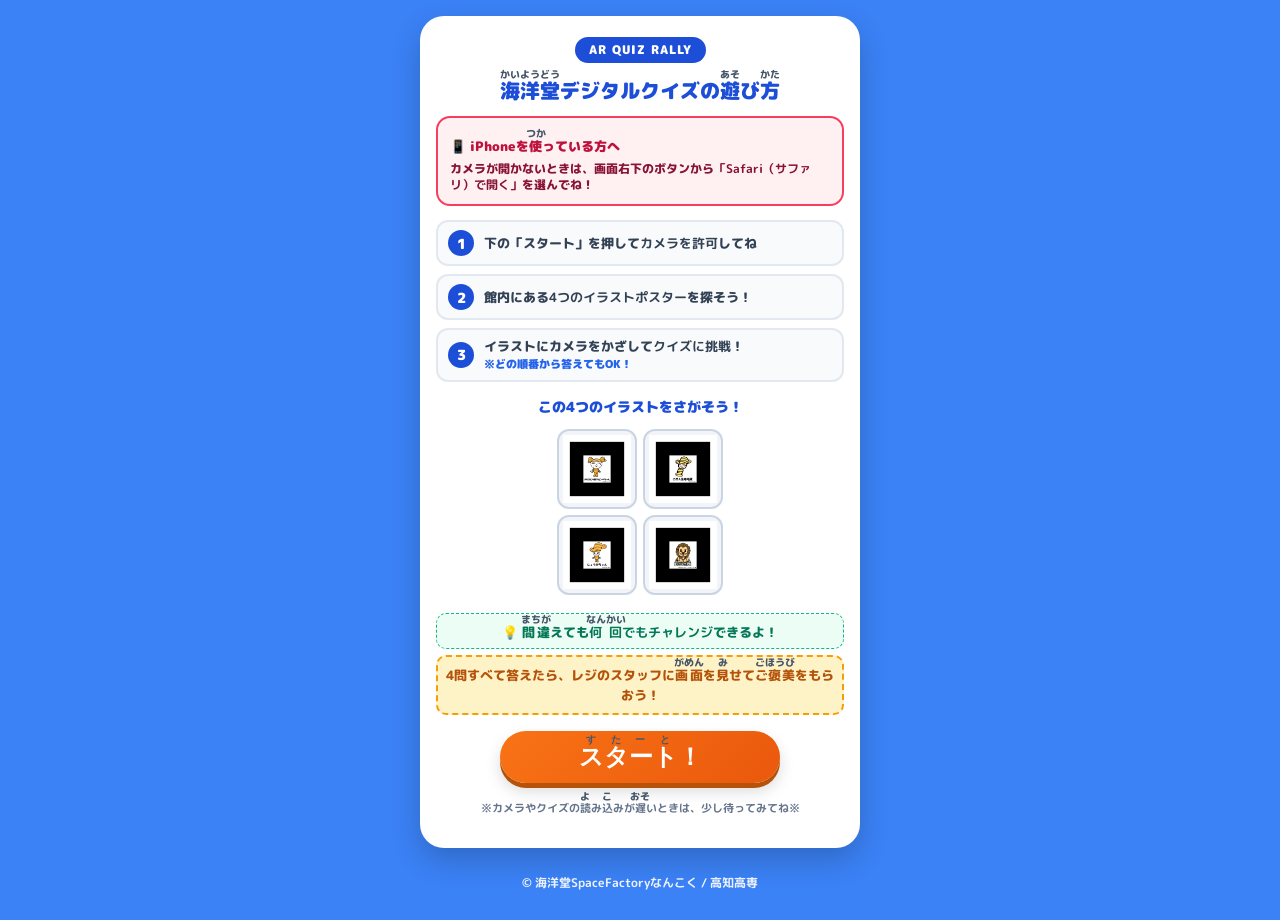
==== index.html @ 08a57f36 "Add files via upload" ====
<!DOCTYPE html>
<html lang="ja">
<head> 
    <meta charset="utf-8">
    <title>海洋堂デジタルクイズの説明だよ</title>
    <meta name="description" content="海洋堂デジタルクイズラリーの説明とスタート画面">
    <meta name="viewport" content="width=device-width, initial-scale=1.0, user-scalable=no">
    <link rel="stylesheet" href="style.css">
    <!-- 角丸の読みやすいフォント読み込み -->
    <link rel="preconnect" href="https://fonts.googleapis.com">
    <link rel="preconnect" href="https://fonts.gstatic.com" crossorigin>
    <link href="https://fonts.googleapis.com/css2?family=M+PLUS+Rounded+1c:wght@700;800;900&display=swap" rel="stylesheet">
</head>
<body>
    <div id="All">
        <main class="quiz-card">
            
            <!-- 1. ヘッダータイトル -->
            <header class="quiz-header">
                <div class="badge">AR QUIZ RALLY</div>
                <h1><ruby>海洋堂<rt>かいようどう</rt></ruby>デジタルクイズの<ruby>遊<rt>あそ</rt></ruby>び<ruby>方<rt>かた</rt></ruby></h1>
            </header>

            <!-- 2. iPhone注意喚起バナー（Safari必須） -->
            <div class="safari-notice">
                <div class="notice-title">📱 iPhoneを<ruby>使<rt>つか</rt></ruby>っている方へ</div>
                <p>カメラが開かないときは、画面右下のボタンから<strong>「Safari（サファリ）で開く」</strong>を選んでね！</p>
            </div>

            <!-- 3. かんたん4ステップ説明 -->
            <div class="manual-steps">
                <div class="step-item">
                    <span class="step-num">1</span>
                    <p>下の「スタート」を押して<strong>カメラを許可</strong>してね</p>
                </div>
                <div class="step-item">
                    <span class="step-num">2</span>
                    <p>館内にある<strong>4つのイラストポスター</strong>を探そう！</p>
                </div>
                <div class="step-item">
                    <span class="step-num">3</span>
                    <p>イラストにカメラをかざして<strong>クイズに挑戦</strong>！<br><span class="sub-hint">※どの順番から答えてもOK！</span></p>
                </div>
            </div>

            <!-- 4. 探すマーカー画像一覧 -->
            <div class="marker-section">
                <div class="section-title">この4つのイラストをさがそう！</div>
                <div class="marker-container">
                    <table class="marker-table">
                        <tr>
                            <td><img src="images/marker/pattern-senbeityan.png" alt="マーカー1"></td>
                            <td><img src="images/marker/pattern-syougajizou.png" alt="マーカー2"></td>
                        </tr>
                        <tr>
                            <td><img src="images/marker/pattern-syougatyan.png" alt="マーカー3"></td>
                            <td><img src="images/marker/pattern-yanaseraion.png" alt="マーカー4"></td>
                        </tr>
                    </table>
                </div>
            </div>

            <!-- 5. チャレンジ＆ご褒美の説明 -->
            <div class="instruction-box">
                <p class="retry-p">💡 <ruby>間違<rt>まちが</rt></ruby>えても<strong><ruby>何回<rt>なんかい</rt></ruby>でもチャレンジ</strong>できるよ！</p>
                <p class="reward-p">4問すべて答えたら、レジのスタッフに<ruby>画面<rt>がめん</rt></ruby>を<ruby>見<rt>み</rt></ruby>せて<ruby>ご褒美<rt>ごほうび</rt></ruby>をもらおう！</p>
            </div>

            <!-- 6. スタートボタン -->
            <div class="button-container">
                <button type="button" class="start-btn" onclick="location.href='newquiz.html'">
                    <ruby>スタート<rt>すたーと</rt></ruby>！
                </button>
            </div>

            <!-- 7. 注意書き -->
            <p class="notice-p">※カメラやクイズの<ruby>読<rt>よ</rt></ruby>み<ruby>込<rt>こ</rt></ruby>みが<ruby>遅<rt>おそ</rt></ruby>いときは、少し待ってみてね※</p>
        </main>

        <footer>
            <p>© 海洋堂SpaceFactoryなんこく / 高知高専</p>
        </footer>
    </div>
</body>
</html>
---- style.css ----
@charset "UTF-8";

:root {
    --ksfn-blue: #3b82f6;        /* クリア画面と同じ爽やかな青 */
    --ksfn-dark-blue: #1d4ed8;  /* メインの濃い青 */
    --accent-red: #e11d48;      /* アクセントの赤 */
    --accent-orange: #f97316;   /* スタートボタンの目立つオレンジ */
    --text-color: #1e293b;
}

* {
    box-sizing: border-box;
}

body {
    margin: 0;
    padding: 0;
    font-family: 'M PLUS Rounded 1c', "ヒラギノ角ゴ ProN", "Meiryo", sans-serif;
    background-color: var(--ksfn-blue);
    color: var(--text-color);
    line-height: 1.5;
}

#All {
    min-height: 100vh;
    padding: 16px 12px;
    display: flex;
    flex-direction: column;
    align-items: center;
    justify-content: center;
}

/* メイン説明カード */
.quiz-card {
    background: #ffffff;
    width: 100%;
    max-width: 440px;
    border-radius: 24px;
    padding: 20px 16px;
    box-shadow: 0 12px 30px rgba(0, 0, 0, 0.2);
    text-align: center;
}

/* ヘッダー */
.quiz-header {
    margin-bottom: 12px;
}

.badge {
    display: inline-block;
    background: var(--ksfn-dark-blue);
    color: #ffffff;
    font-weight: 900;
    font-size: 12px;
    padding: 4px 14px;
    border-radius: 20px;
    letter-spacing: 1px;
    margin-bottom: 6px;
}

h1 {
    font-size: 20px;
    font-weight: 900;
    margin: 0;
    color: var(--ksfn-dark-blue);
    line-height: 1.4;
}

/* iPhone Safari注意喚起バナー */
.safari-notice {
    background-color: #fff1f2;
    border: 2px solid #f43f5e;
    border-radius: 14px;
    padding: 10px 12px;
    margin-bottom: 14px;
    text-align: left;
}

.safari-notice .notice-title {
    font-size: 13px;
    font-weight: 900;
    color: #be123c;
    margin-bottom: 4px;
}

.safari-notice p {
    font-size: 12px;
    font-weight: 800;
    color: #881337;
    margin: 0;
    line-height: 1.4;
}

/* 遊び方ステップ解説 */
.manual-steps {
    display: flex;
    flex-direction: column;
    gap: 8px;
    margin-bottom: 14px;
}

.step-item {
    display: flex;
    align-items: center;
    background-color: #f8fafc;
    border: 2px solid #e2e8f0;
    border-radius: 12px;
    padding: 8px 10px;
    text-align: left;
}

.step-num {
    background-color: var(--ksfn-dark-blue);
    color: #ffffff;
    font-weight: 900;
    font-size: 14px;
    width: 26px;
    height: 26px;
    border-radius: 50%;
    display: flex;
    align-items: center;
    justify-content: center;
    flex-shrink: 0;
    margin-right: 10px;
}

.step-item p {
    font-size: 13px;
    font-weight: 800;
    margin: 0;
    color: #334155;
    line-height: 1.3;
}

.sub-hint {
    font-size: 11px;
    color: #2563eb;
    font-weight: 900;
}

/* マーカー画像グリッド */
.marker-section {
    margin: 12px 0;
}

.section-title {
    font-size: 14px;
    font-weight: 900;
    color: var(--ksfn-dark-blue);
    margin-bottom: 6px;
}

.marker-container {
    display: flex;
    justify-content: center;
}

.marker-table {
    margin: 0 auto;
    border-collapse: separate;
    border-spacing: 6px;
}

.marker-table td {
    background: #f1f5f9;
    border: 2px solid #cbd5e1;
    border-radius: 12px;
    padding: 4px;
    width: 80px;
    height: 80px;
    vertical-align: middle;
}

.marker-table img {
    max-width: 100%;
    max-height: 100%;
    height: auto;
    display: block;
    margin: 0 auto;
}

/* 説明テキスト・ご褒美・再チャレンジ */
.instruction-box p {
    font-size: 13px;
    font-weight: 800;
    margin: 6px 0;
}

.instruction-box p.retry-p {
    color: #047857;
    background-color: #ecfdf5;
    padding: 6px;
    border-radius: 10px;
    border: 1px dashed #10b981;
}

.instruction-box p.reward-p {
    color: #b45309;
    background-color: #fef3c7;
    padding: 8px;
    border-radius: 10px;
    border: 2px dashed #f59e0b;
}

/* ルビ設定 */
ruby { ruby-position: over; }
rt { font-size: 10px; font-weight: 800; color: #475569; }

/* スタートボタン */
.button-container {
    margin: 16px 0 8px 0;
}

.start-btn {
    background: linear-gradient(135deg, #f97316, #ea580c);
    color: #ffffff;
    font-size: 24px;
    font-weight: 900;
    padding: 10px 36px;
    border: none;
    border-radius: 50px;
    box-shadow: 0 5px 0px #b45309, 0 8px 16px rgba(0, 0, 0, 0.15);
    cursor: pointer;
    transition: all 0.1s ease;
    width: 85%;
    max-width: 280px;
}

.start-btn:active {
    transform: translateY(3px);
    box-shadow: 0 2px 0px #b45309, 0 4px 8px rgba(0, 0, 0, 0.15);
}

/* 注意書き */
.notice-p {
    font-size: 11px;
    font-weight: 700;
    color: #64748b;
    margin-top: 6px;
}

/* フッター */
footer {
    font-size: 12px;
    color: #ffffff;
    margin-top: 14px;
    text-align: center;
    font-weight: 700;
    opacity: 0.9;
}
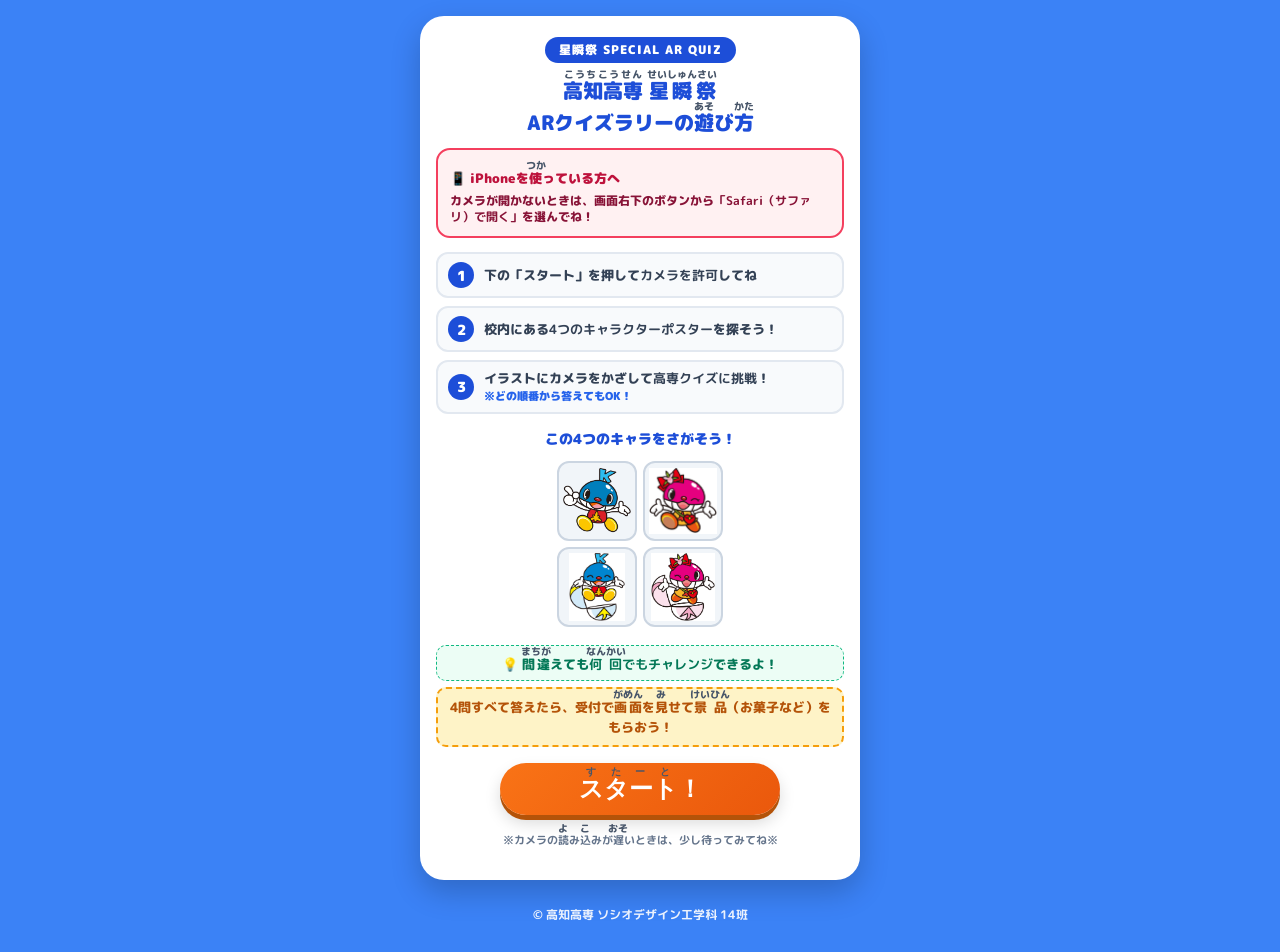
==== commit dd8cb0a0: "高専変更１" ====
--- a/index.html
+++ b/index.html
@@ -2,11 +2,10 @@
 <html lang="ja">
 <head> 
     <meta charset="utf-8">
-    <title>海洋堂デジタルクイズの説明だよ</title>
-    <meta name="description" content="海洋堂デジタルクイズラリーの説明とスタート画面">
+    <title>高知高専 星瞬祭 ARクイズラリー</title>
+    <meta name="description" content="高知高専 星瞬祭 ARクイズラリーの説明とスタート画面">
     <meta name="viewport" content="width=device-width, initial-scale=1.0, user-scalable=no">
     <link rel="stylesheet" href="style.css">
-    <!-- 角丸の読みやすいフォント読み込み -->
     <link rel="preconnect" href="https://fonts.googleapis.com">
     <link rel="preconnect" href="https://fonts.gstatic.com" crossorigin>
     <link href="https://fonts.googleapis.com/css2?family=M+PLUS+Rounded+1c:wght@700;800;900&display=swap" rel="stylesheet">
@@ -14,20 +13,16 @@
 <body>
     <div id="All">
         <main class="quiz-card">
-            
-            <!-- 1. ヘッダータイトル -->
             <header class="quiz-header">
-                <div class="badge">AR QUIZ RALLY</div>
-                <h1><ruby>海洋堂<rt>かいようどう</rt></ruby>デジタルクイズの<ruby>遊<rt>あそ</rt></ruby>び<ruby>方<rt>かた</rt></ruby></h1>
+                <div class="badge">星瞬祭 SPECIAL AR QUIZ</div>
+                <h1><ruby>高知高専<rt>こうちこうせん</rt></ruby> <ruby>星瞬祭<rt>せいしゅんさい</rt></ruby><br>ARクイズラリーの<ruby>遊<rt>あそ</rt></ruby>び<ruby>方<rt>かた</rt></ruby></h1>
             </header>
 
-            <!-- 2. iPhone注意喚起バナー（Safari必須） -->
             <div class="safari-notice">
                 <div class="notice-title">📱 iPhoneを<ruby>使<rt>つか</rt></ruby>っている方へ</div>
                 <p>カメラが開かないときは、画面右下のボタンから<strong>「Safari（サファリ）で開く」</strong>を選んでね！</p>
             </div>
 
-            <!-- 3. かんたん4ステップ説明 -->
             <div class="manual-steps">
                 <div class="step-item">
                     <span class="step-num">1</span>
@@ -35,51 +30,47 @@
                 </div>
                 <div class="step-item">
                     <span class="step-num">2</span>
-                    <p>館内にある<strong>4つのイラストポスター</strong>を探そう！</p>
+                    <p>校内にある<strong>4つのキャラクターポスター</strong>を探そう！</p>
                 </div>
                 <div class="step-item">
                     <span class="step-num">3</span>
-                    <p>イラストにカメラをかざして<strong>クイズに挑戦</strong>！<br><span class="sub-hint">※どの順番から答えてもOK！</span></p>
+                    <p>イラストにカメラをかざして<strong>高専クイズに挑戦</strong>！<br><span class="sub-hint">※どの順番から答えてもOK！</span></p>
                 </div>
             </div>
 
-            <!-- 4. 探すマーカー画像一覧 -->
             <div class="marker-section">
-                <div class="section-title">この4つのイラストをさがそう！</div>
+                <div class="section-title">この4つのキャラをさがそう！</div>
                 <div class="marker-container">
                     <table class="marker-table">
                         <tr>
-                            <td><img src="images/marker/pattern-senbeityan.png" alt="マーカー1"></td>
-                            <td><img src="images/marker/pattern-syougajizou.png" alt="マーカー2"></td>
+                            <td><img src="images/marker/kochiyan_c_002_r_300.png" alt="キャラ1"></td>
+                            <td><img src="images/marker/karanchan_c_004_r_350.jpg" alt="キャラ2"></td>
                         </tr>
                         <tr>
-                            <td><img src="images/marker/pattern-syougatyan.png" alt="マーカー3"></td>
-                            <td><img src="images/marker/pattern-yanaseraion.png" alt="マーカー4"></td>
+                            <td><img src="images/marker/kochiyan_c_008_r_300.jpg" alt="キャラ3"></td>
+                            <td><img src="images/marker/karanchan_c_009_r_350.jpg" alt="キャラ4"></td>
                         </tr>
                     </table>
                 </div>
             </div>
 
-            <!-- 5. チャレンジ＆ご褒美の説明 -->
             <div class="instruction-box">
                 <p class="retry-p">💡 <ruby>間違<rt>まちが</rt></ruby>えても<strong><ruby>何回<rt>なんかい</rt></ruby>でもチャレンジ</strong>できるよ！</p>
-                <p class="reward-p">4問すべて答えたら、レジのスタッフに<ruby>画面<rt>がめん</rt></ruby>を<ruby>見<rt>み</rt></ruby>せて<ruby>ご褒美<rt>ごほうび</rt></ruby>をもらおう！</p>
+                <p class="reward-p">4問すべて答えたら、受付で<ruby>画面<rt>がめん</rt></ruby>を<ruby>見<rt>み</rt></ruby>せて<ruby>景品<rt>けいひん</rt></ruby>（お菓子など）をもらおう！</p>
             </div>
 
-            <!-- 6. スタートボタン -->
             <div class="button-container">
                 <button type="button" class="start-btn" onclick="location.href='newquiz.html'">
                     <ruby>スタート<rt>すたーと</rt></ruby>！
                 </button>
             </div>
 
-            <!-- 7. 注意書き -->
-            <p class="notice-p">※カメラやクイズの<ruby>読<rt>よ</rt></ruby>み<ruby>込<rt>こ</rt></ruby>みが<ruby>遅<rt>おそ</rt></ruby>いときは、少し待ってみてね※</p>
+            <p class="notice-p">※カメラの<ruby>読<rt>よ</rt></ruby>み<ruby>込<rt>こ</rt></ruby>みが<ruby>遅<rt>おそ</rt></ruby>いときは、少し待ってみてね※</p>
         </main>
 
         <footer>
-            <p>© 海洋堂SpaceFactoryなんこく / 高知高専</p>
+            <p>© 高知高専 ソシオデザイン工学科 14班</p>
         </footer>
     </div>
 </body>
-</html>
+</html>
--- a/style.css
+++ b/style.css
@@ -1,16 +1,14 @@
 @charset "UTF-8";
 
 :root {
-    --ksfn-blue: #3b82f6;        /* クリア画面と同じ爽やかな青 */
-    --ksfn-dark-blue: #1d4ed8;  /* メインの濃い青 */
-    --accent-red: #e11d48;      /* アクセントの赤 */
-    --accent-orange: #f97316;   /* スタートボタンの目立つオレンジ */
+    --ksfn-blue: #3b82f6;
+    --ksfn-dark-blue: #1d4ed8;
+    --accent-red: #e11d48;
+    --accent-orange: #f97316;
     --text-color: #1e293b;
 }
 
-* {
-    box-sizing: border-box;
-}
+* { box-sizing: border-box; }
 
 body {
     margin: 0;
@@ -30,7 +28,6 @@
     justify-content: center;
 }
 
-/* メイン説明カード */
 .quiz-card {
     background: #ffffff;
     width: 100%;
@@ -41,10 +38,7 @@
     text-align: center;
 }
 
-/* ヘッダー */
-.quiz-header {
-    margin-bottom: 12px;
-}
+.quiz-header { margin-bottom: 12px; }
 
 .badge {
     display: inline-block;
@@ -66,7 +60,6 @@
     line-height: 1.4;
 }
 
-/* iPhone Safari注意喚起バナー */
 .safari-notice {
     background-color: #fff1f2;
     border: 2px solid #f43f5e;
@@ -91,7 +84,6 @@
     line-height: 1.4;
 }
 
-/* 遊び方ステップ解説 */
 .manual-steps {
     display: flex;
     flex-direction: column;
@@ -132,35 +124,13 @@
     line-height: 1.3;
 }
 
-.sub-hint {
-    font-size: 11px;
-    color: #2563eb;
-    font-weight: 900;
-}
+.sub-hint { font-size: 11px; color: #2563eb; font-weight: 900; }
 
-/* マーカー画像グリッド */
-.marker-section {
-    margin: 12px 0;
-}
+.marker-section { margin: 12px 0; }
+.section-title { font-size: 14px; font-weight: 900; color: var(--ksfn-dark-blue); margin-bottom: 6px; }
 
-.section-title {
-    font-size: 14px;
-    font-weight: 900;
-    color: var(--ksfn-dark-blue);
-    margin-bottom: 6px;
-}
-
-.marker-container {
-    display: flex;
-    justify-content: center;
-}
-
-.marker-table {
-    margin: 0 auto;
-    border-collapse: separate;
-    border-spacing: 6px;
-}
-
+.marker-container { display: flex; justify-content: center; }
+.marker-table { margin: 0 auto; border-collapse: separate; border-spacing: 6px; }
 .marker-table td {
     background: #f1f5f9;
     border: 2px solid #cbd5e1;
@@ -179,37 +149,14 @@
     margin: 0 auto;
 }
 
-/* 説明テキスト・ご褒美・再チャレンジ */
-.instruction-box p {
-    font-size: 13px;
-    font-weight: 800;
-    margin: 6px 0;
-}
+.instruction-box p { font-size: 13px; font-weight: 800; margin: 6px 0; }
+.instruction-box p.retry-p { color: #047857; background-color: #ecfdf5; padding: 6px; border-radius: 10px; border: 1px dashed #10b981; }
+.instruction-box p.reward-p { color: #b45309; background-color: #fef3c7; padding: 8px; border-radius: 10px; border: 2px dashed #f59e0b; }
 
-.instruction-box p.retry-p {
-    color: #047857;
-    background-color: #ecfdf5;
-    padding: 6px;
-    border-radius: 10px;
-    border: 1px dashed #10b981;
-}
-
-.instruction-box p.reward-p {
-    color: #b45309;
-    background-color: #fef3c7;
-    padding: 8px;
-    border-radius: 10px;
-    border: 2px dashed #f59e0b;
-}
-
-/* ルビ設定 */
 ruby { ruby-position: over; }
 rt { font-size: 10px; font-weight: 800; color: #475569; }
 
-/* スタートボタン */
-.button-container {
-    margin: 16px 0 8px 0;
-}
+.button-container { margin: 16px 0 8px 0; }
 
 .start-btn {
     background: linear-gradient(135deg, #f97316, #ea580c);
@@ -231,15 +178,8 @@
     box-shadow: 0 2px 0px #b45309, 0 4px 8px rgba(0, 0, 0, 0.15);
 }
 
-/* 注意書き */
-.notice-p {
-    font-size: 11px;
-    font-weight: 700;
-    color: #64748b;
-    margin-top: 6px;
-}
+.notice-p { font-size: 11px; font-weight: 700; color: #64748b; margin-top: 6px; }
 
-/* フッター */
 footer {
     font-size: 12px;
     color: #ffffff;
@@ -247,4 +187,4 @@
     text-align: center;
     font-weight: 700;
     opacity: 0.9;
-}
+}
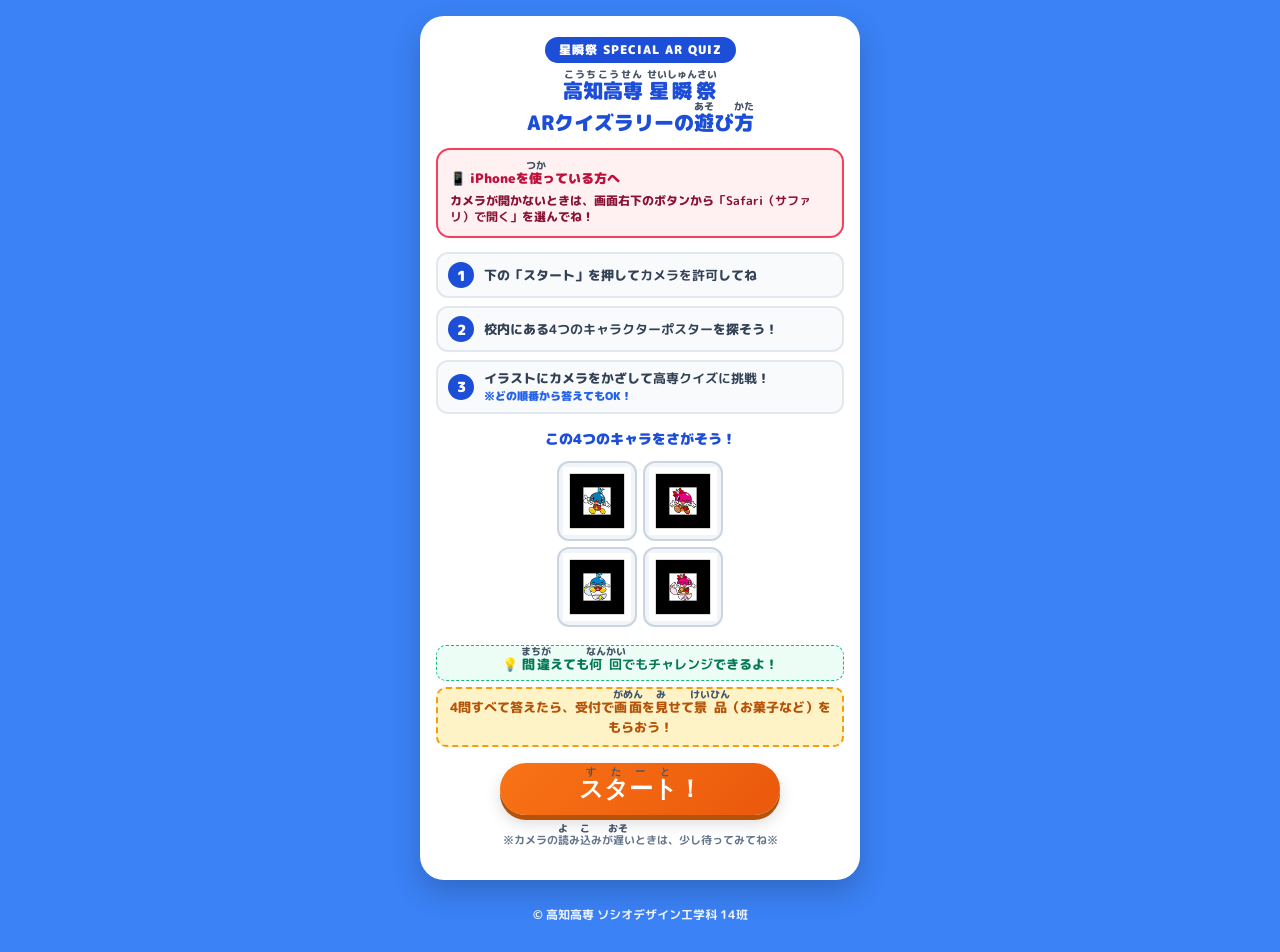
==== commit d15155d0: "kosen 変更　1105　２" ====
--- a/index.html
+++ b/index.html
@@ -43,12 +43,12 @@
                 <div class="marker-container">
                     <table class="marker-table">
                         <tr>
-                            <td><img src="images/marker/kochiyan_c_002_r_300.png" alt="キャラ1"></td>
-                            <td><img src="images/marker/karanchan_c_004_r_350.jpg" alt="キャラ2"></td>
+                            <td><img src="images/marker/pattern-kochiyan_c_002_r_300.png" alt="キャラ1"></td>
+                            <td><img src="images/marker/pattern-karanchan_c_004_r_350.png" alt="キャラ2"></td>
                         </tr>
                         <tr>
-                            <td><img src="images/marker/kochiyan_c_008_r_300.jpg" alt="キャラ3"></td>
-                            <td><img src="images/marker/karanchan_c_009_r_350.jpg" alt="キャラ4"></td>
+                            <td><img src="images/marker/pattern-kochiyan_c_008_r_300.png" alt="キャラ3"></td>
+                            <td><img src="images/marker/pattern-karanchan_c_009_r_350.png" alt="キャラ4"></td>
                         </tr>
                     </table>
                 </div>
